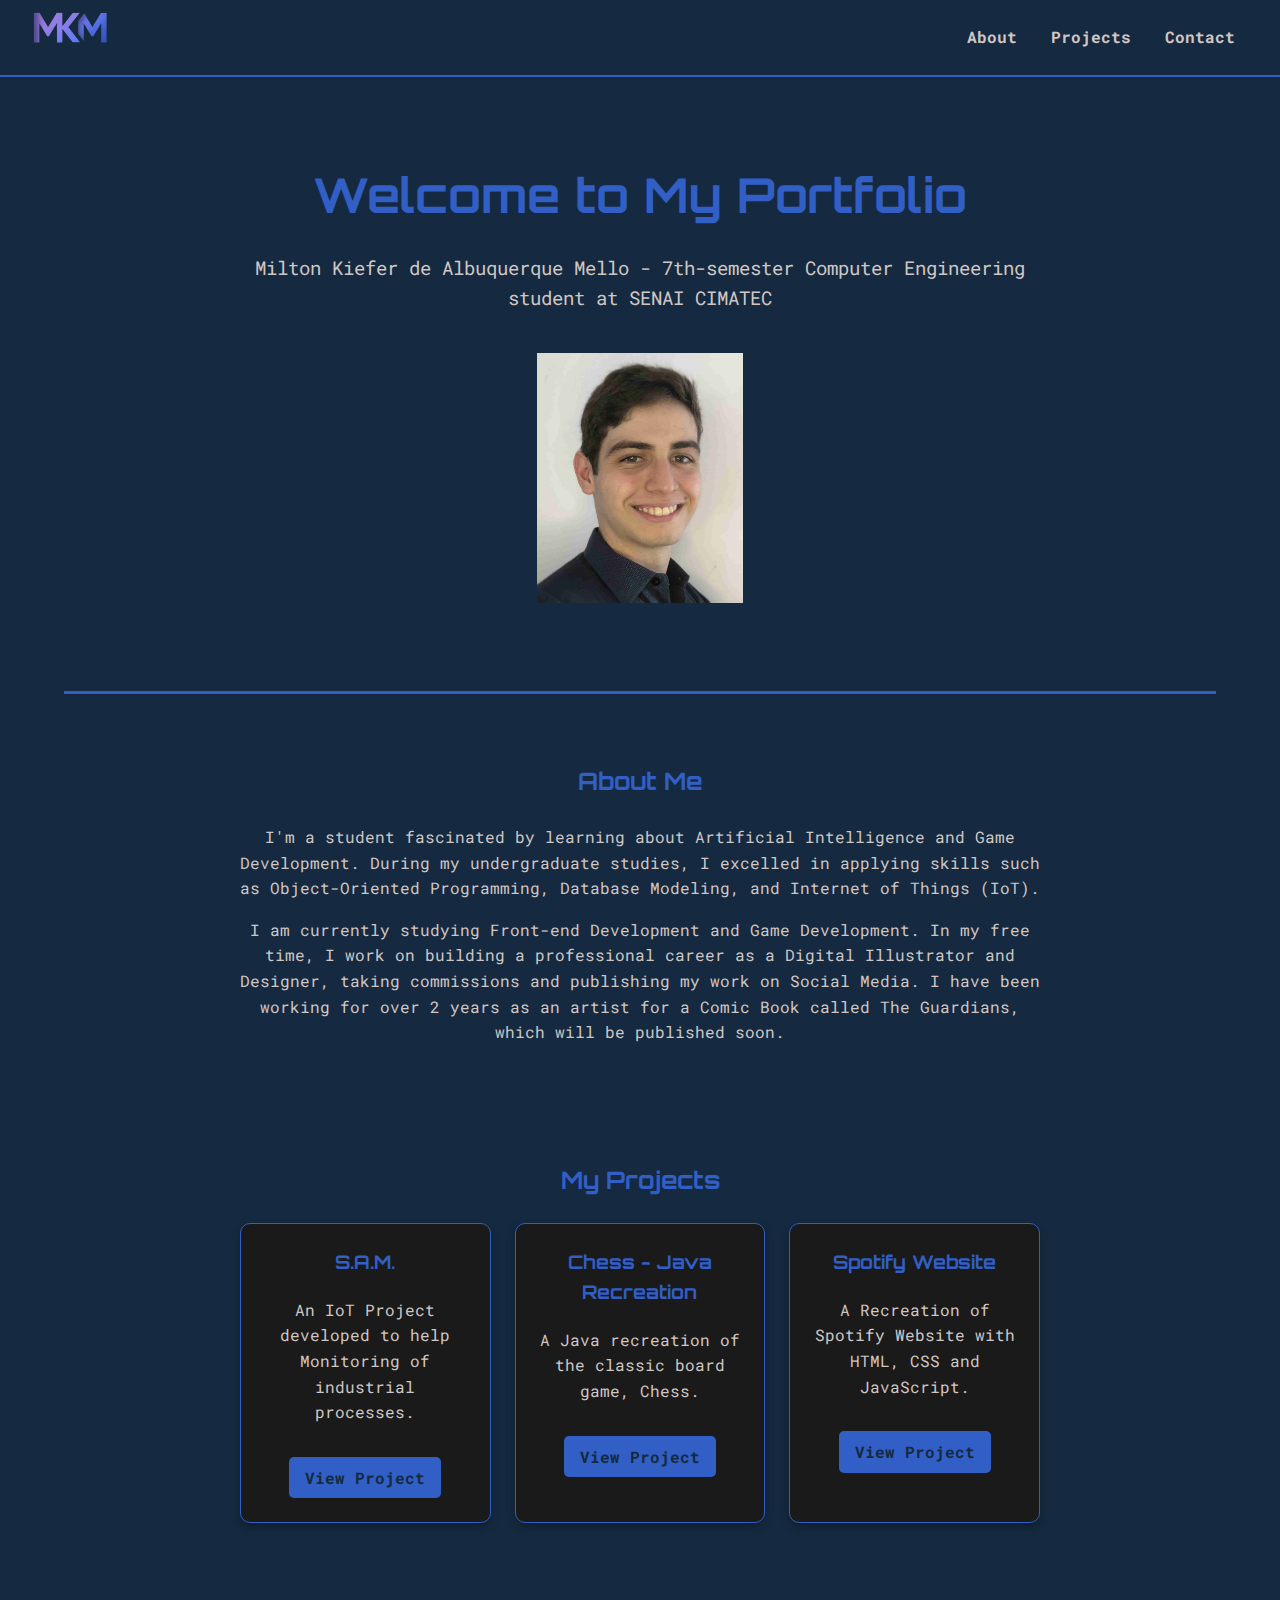
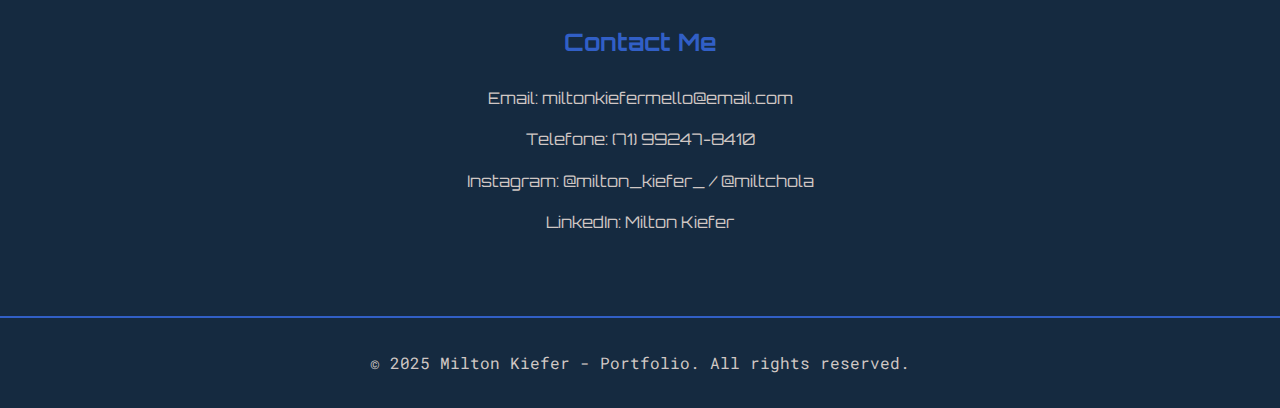
==== index.html @ 6da584c1 "Add files via upload" ====
<!DOCTYPE html>
<html lang="en">
<head>
    <meta charset="UTF-8">
    <meta name="viewport" content="width=device-width, initial-scale=1.0">

    <link rel="icon" href="./assets/logo MKM quadrado.png" type="image/png">
    <title>Milton Kiefer - Portfolio</title>
    <link rel="stylesheet" href="./styles/styles.css">
    <link href="https://fonts.googleapis.com/css2?family=Orbitron:wght@400;700&family=Roboto+Mono:wght@400;700&display=swap" rel="stylesheet">
</head>
<body>
    <!-- Header with Navigation -->
    <header>
        <div>
            <img class="logo-MKM" src="./assets/logo MKM.png" alt="Logo MKM">
        </div>
        <nav>
            <ul>
                <li><a href="#about">About</a></li>
                <li><a href="#projects">Projects</a></li>
                <li><a href="#contact">Contact</a></li>
            </ul>
        </nav>
    </header>

    <!-- Introdução -->
    <section class="hero">
        <div>
            <h1>Welcome to My Portfolio</h1>
            <p>
                Milton Kiefer de Albuquerque Mello - 7th-semester Computer Engineering
                student at SENAI CIMATEC
            </p>
        </div>
        <div>
            <img class="imagem-milton" src="./assets/Milton foto curriculo.jpg" alt="Milton Foto">
        </div>
        
    </section>

    <hr>

    <!-- About Me Section -->
    <section id="about">
        <h2>About Me</h2>
        <p class="about-text">
            I'm a student fascinated by learning about Artificial Intelligence and Game Development.
            During my undergraduate studies, I excelled in applying skills such as Object-Oriented
            Programming, Database Modeling, and Internet of Things (IoT).
        </p>
        <p class="about-text">
            I am currently studying Front-end Development and Game Development. In my free time,
            I work on building a professional career as a Digital Illustrator and Designer, taking
            commissions and publishing my work on Social Media. I have been working for over 2 years
            as an artist for a Comic Book called The Guardians, which will be published soon.
        </p>
    </section>

    <!-- Projects Section -->
    <section id="projects">
        <h2>My Projects</h2>
        <div class="projects-grid">
            <div class="project">
                <h3>S.A.M.</h3>
                <p>
                    An IoT Project developed to help Monitoring of industrial processes.
                </p>
                <a href="sam.html" class="project-link">View Project</a>
            </div>
            <div class="project">
                <h3>Chess - Java Recreation</h3>
                <p>
                    A Java recreation of the classic board game, Chess.
                </p>
                <a href="chess.html" class="project-link">View Project</a>
            </div>
            <div class="project">
                <h3>Spotify Website</h3>
                <p>A Recreation of Spotify Website with HTML, CSS and JavaScript.</p>
                <a href="spotify.html" class="project-link">View Project</a>
            </div>
        </div>
    </section>

    <!-- Contact Section -->
    <section id="contact">
        <h2>Contact Me</h2>
        <div class="contact-me">
            <p>Email: miltonkiefermello@email.com</p>
            <p>Telefone: (71) 99247-8410</p>
            <p>Instagram: @milton_kiefer_ / @miltchola</p>
            <p>LinkedIn: Milton Kiefer</p>
        </div>
        <!-- 
        <form id="contact-form">
            <input type="text" placeholder="Your Name" required>
            <input type="email" placeholder="Your Email" required>
            <textarea placeholder="Your Message" required></textarea>
            <button type="submit">Send</button>
        </form>
        -->
    </section>

    <!-- Footer -->
    <footer>
        <p>&copy; 2025 Milton Kiefer - Portfolio. All rights reserved.</p>
    </footer>

    <!-- JavaScript for Smooth Scrolling -->
    <script src="script.js"></script>
</body>
</html>
---- styles/styles.css ----
/* Estilização */

/* HEADER */
header {
    background: #152A40;
    color: #D0C7C4; 
    padding: 1rem 0;
    text-align: center;
    display: flex;
    justify-content: space-between;
    padding: 8px 30px;
    border-bottom: 2px solid #315FC6; 
}

.logo-MKM {
    height: 40px;
    width: auto;
}

header nav ul {
    list-style: none;
    padding: 0;
}

header nav ul li {
    display: inline;
    margin: 0 15px;
}

header nav ul li a {
    color: #D0C7C4; 
    text-decoration: none;
    font-weight: bold;
    font-family: 'Roboto Mono', monospace;
    transition: color 0.3s ease;
}

header nav ul li a:hover {
    color: #315FC6; /* Brilha quando passa o mouse */
}

/* BODY */

body {
    font-family: 'Orbitron', sans-serif;
    margin: 0;
    padding: 0;
    line-height: 1.6;
    color: #D0C7C4; 
    background-color: #152A40; 
}

.hero {
    background: #152A40; 
    color: #D0C7C4;
    padding: 4rem 2rem;
    text-align: center;
}

.hero h1 {
    margin: 0;
    font-size: 3rem;
    font-family: 'Orbitron', sans-serif;
    color: #315FC6;
}

.hero p {
    font-size: 1.2rem;
    font-family: 'Roboto Mono', monospace;
}

.imagem-milton {
    margin-top: 20px;
    height: 250px;
    width: auto;
}

.imagem-projeto {
    margin-top: 20px;
    height: 400px;
    width: auto;
}

hr {
    width: 90vw;
    height: 3px;
    color: #315FC6;
    background-color: #315FC6;
    border: none;
}

section {
    padding: 2rem;
    margin: 1rem auto;
    max-width: 800px;
}

.about-text {
    font-family: 'Roboto Mono', monospace;
    text-align: center;
    display: flex;
    justify-content: space-evenly;
}

h2 {
    text-align: center;
    margin-bottom: 1.5rem;
    color: #315FC6; /* Bright blue for section headings */
    font-family: 'Orbitron', sans-serif;
}

.projects-grid {
    display: grid;
    grid-template-columns: repeat(auto-fit, minmax(250px, 1fr));
    gap: 1.5rem;
}

.project {
    background: #1a1a1a; /* Slightly darker background for contrast */
    padding: 1.5rem;
    border-radius: 10px;
    box-shadow: 0 4px 8px rgba(0, 0, 0, 0.3);
    text-align: center;
    border: 1px solid #315FC6; /* Bright blue border */
}

.project h3 {
    margin-top: 0;
    color: #315FC6; /* Bright blue for project titles */
    font-family: 'Orbitron', sans-serif;
}

.project p {
    color: #D0C7C4; /* Light gray for project descriptions */
    font-family: 'Roboto Mono', monospace;
}

.project-link {
    display: inline-block;
    margin-top: 1rem;
    padding: 0.5rem 1rem;
    background: #315FC6; /* Bright blue */
    color: #152A40; /* Dark blue text */
    text-decoration: none;
    border-radius: 5px;
    font-family: 'Roboto Mono', monospace;
    font-weight: bold;
    transition: background 0.3s ease;
}

.project-link:hover {
    background: #1a3f8f; /* Darker blue on hover */
}

/* CONTATO */

.contact-me {
    text-align: center;
}

#contact-form {
    display: flex;
    flex-direction: column;
    gap: 1rem;
}

#contact-form input, #contact-form textarea {
    padding: 0.5rem;
    border: 1px solid #315FC6; /* Bright blue border */
    border-radius: 5px;
    background: #1a1a1a; /* Dark background for inputs */
    color: #D0C7C4; /* Light gray text */
    font-family: 'Roboto Mono', monospace;
}

#contact-form button {
    padding: 0.5rem;
    background: #315FC6; /* Bright blue */
    color: #152A40; /* Dark blue text */
    border: none;
    border-radius: 5px;
    cursor: pointer;
    font-family: 'Roboto Mono', monospace;
    font-weight: bold;
    transition: background 0.3s ease;
}

#contact-form button:hover {
    background: #1a3f8f; /* Darker blue on hover */
}


/* FOOTER */
footer {
    background: #152A40; /* Dark blue */
    color: #D0C7C4; /* Light gray */
    text-align: center;
    padding: 1rem 0;
    margin-top: 2rem;
    font-family: 'Roboto Mono', monospace;
    border-top: 2px solid #315FC6; /* Bright blue accent */
}
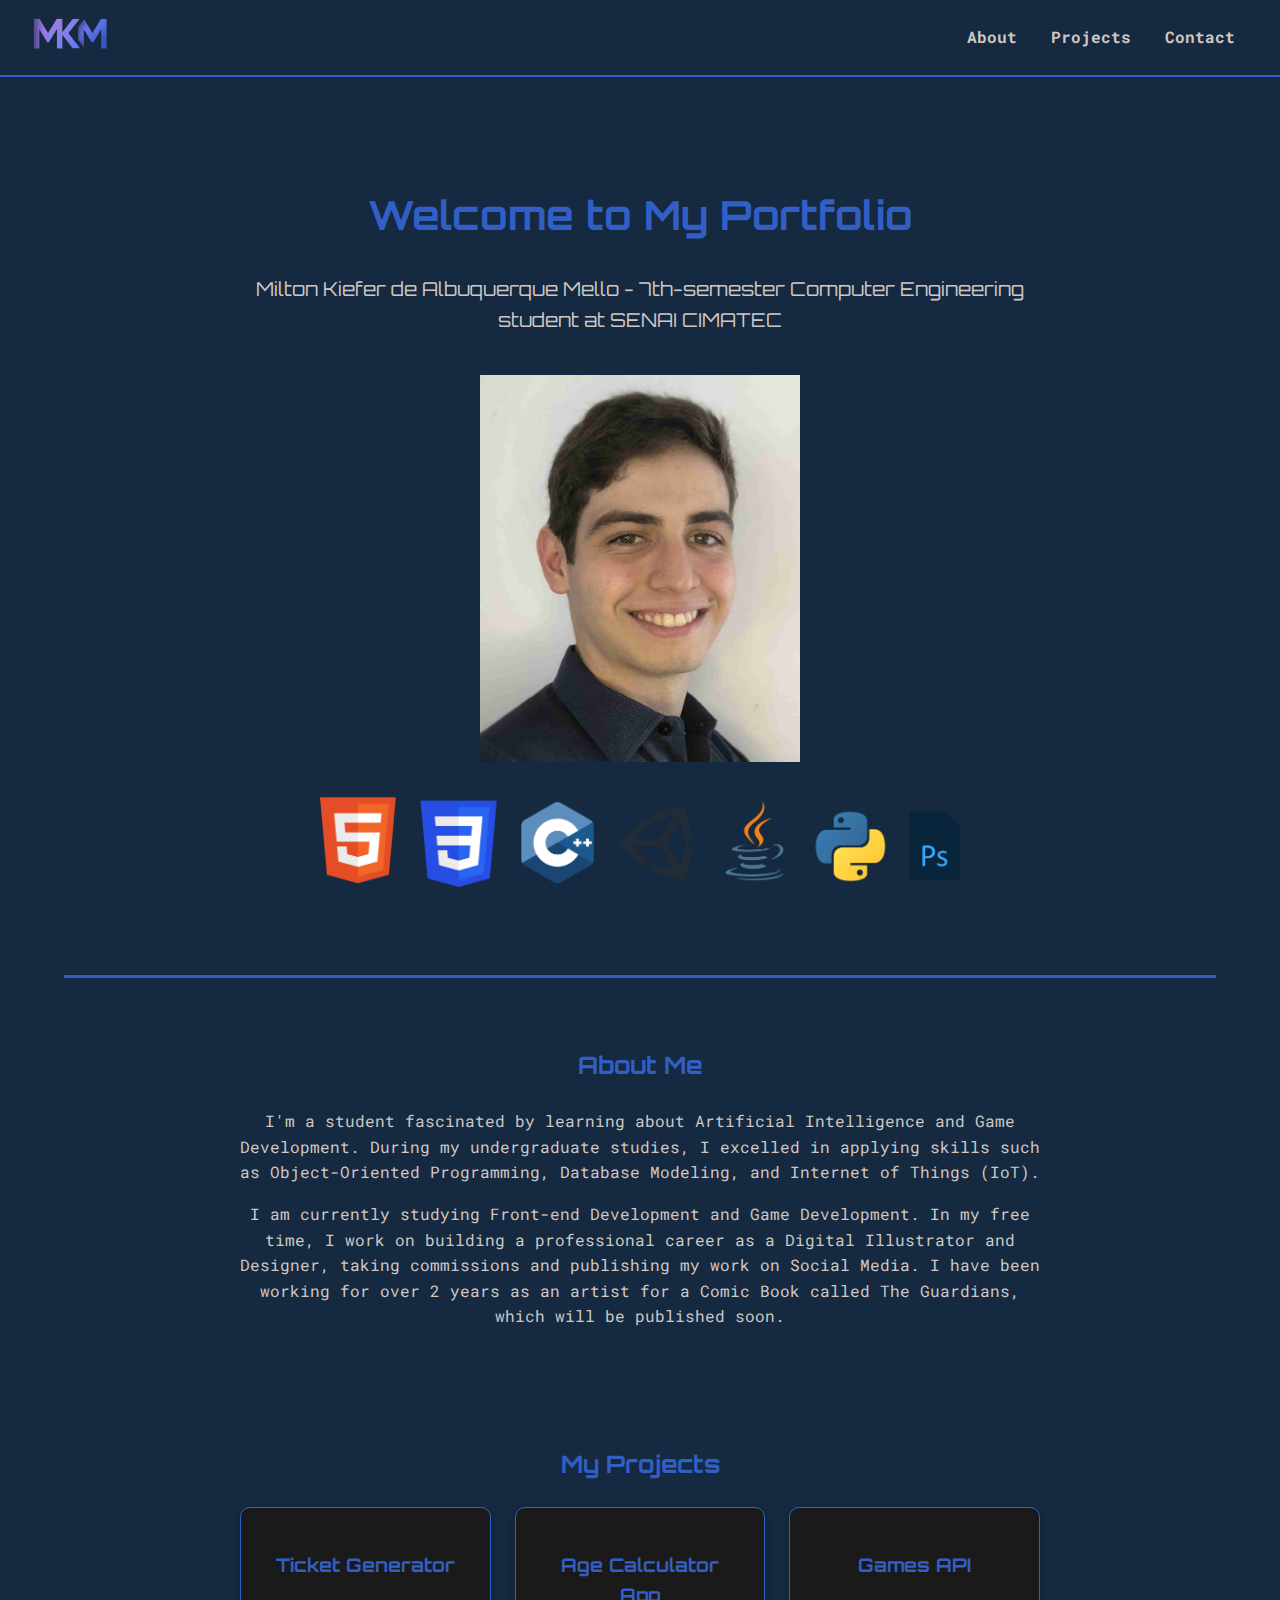
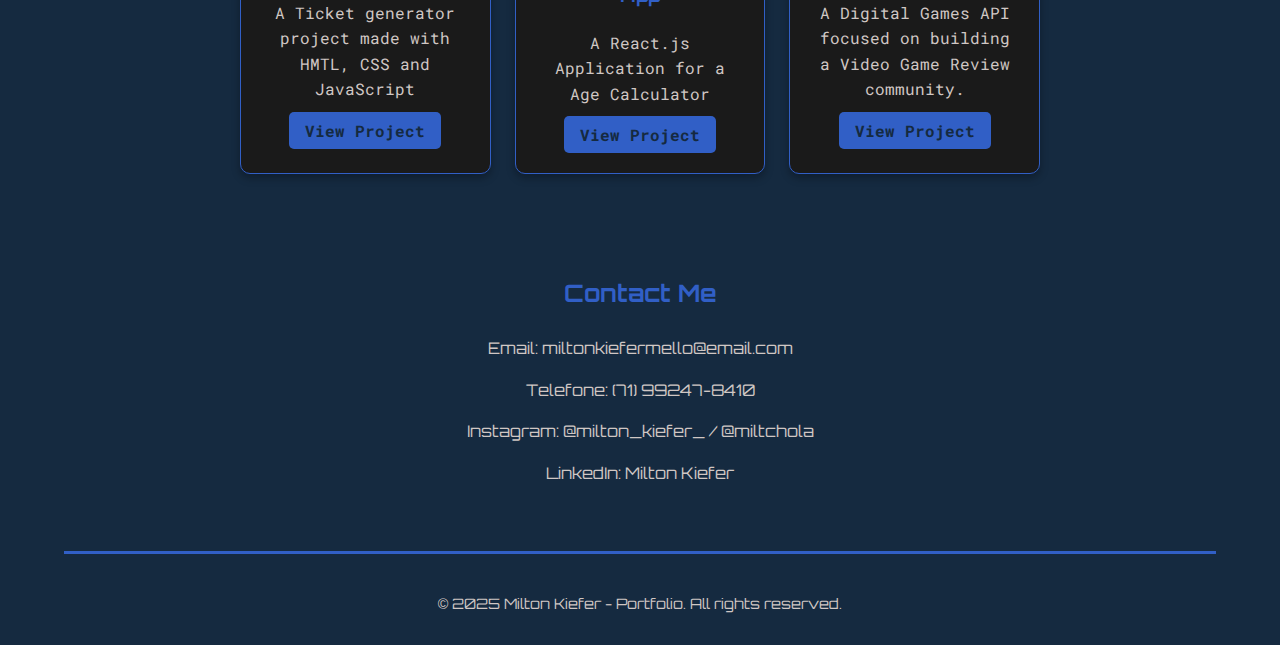
==== commit a161a11b: "Add files via upload" ====
--- a/index.html
+++ b/index.html
@@ -36,6 +36,8 @@
         <div>
             <img class="imagem-milton" src="./assets/Milton foto curriculo.jpg" alt="Milton Foto">
         </div>
+
+        <img src="assets/Tecnologias Logo.png" alt="Frameworks" class="tecnologias">
         
     </section>
 
@@ -57,31 +59,33 @@
         </p>
     </section>
 
-    <!-- Projects Section -->
+
+    <!-- Seção dos Projetos -->
     <section id="projects">
         <h2>My Projects</h2>
         <div class="projects-grid">
             <div class="project">
-                <h3>S.A.M.</h3>
+                <h3>Ticket Generator</h3>
                 <p>
-                    An IoT Project developed to help Monitoring of industrial processes.
+                    A Ticket generator project made with HMTL, CSS and JavaScript
                 </p>
-                <a href="sam.html" class="project-link">View Project</a>
+                <a href="project-1.html" class="project-link">View Project</a>
             </div>
             <div class="project">
-                <h3>Chess - Java Recreation</h3>
+                <h3>Age Calculator App</h3>
                 <p>
-                    A Java recreation of the classic board game, Chess.
+                    A React.js Application for a Age Calculator
                 </p>
-                <a href="chess.html" class="project-link">View Project</a>
+                <a href="project-2.html" class="project-link">View Project</a>
             </div>
             <div class="project">
-                <h3>Spotify Website</h3>
-                <p>A Recreation of Spotify Website with HTML, CSS and JavaScript.</p>
-                <a href="spotify.html" class="project-link">View Project</a>
+                <h3>Games API</h3>
+                <p>A Digital Games API focused on building a Video Game Review community.</p>
+                <a href="project-3.html" class="project-link">View Project</a>
             </div>
         </div>
     </section>
+
 
     <!-- Contact Section -->
     <section id="contact">
@@ -92,15 +96,9 @@
             <p>Instagram: @milton_kiefer_ / @miltchola</p>
             <p>LinkedIn: Milton Kiefer</p>
         </div>
-        <!-- 
-        <form id="contact-form">
-            <input type="text" placeholder="Your Name" required>
-            <input type="email" placeholder="Your Email" required>
-            <textarea placeholder="Your Message" required></textarea>
-            <button type="submit">Send</button>
-        </form>
-        -->
     </section>
+
+    <hr>
 
     <!-- Footer -->
     <footer>
--- a/styles/styles.css
+++ b/styles/styles.css
@@ -1,15 +1,14 @@
-/* Estilização */
-
 /* HEADER */
 header {
     background: #152A40;
-    color: #D0C7C4; 
+    color: #D0C7C4;
     padding: 1rem 0;
     text-align: center;
     display: flex;
     justify-content: space-between;
+    align-items: center;
     padding: 8px 30px;
-    border-bottom: 2px solid #315FC6; 
+    border-bottom: 2px solid #315FC6;
 }
 
 .logo-MKM {
@@ -28,7 +27,7 @@
 }
 
 header nav ul li a {
-    color: #D0C7C4; 
+    color: #D0C7C4;
     text-decoration: none;
     font-weight: bold;
     font-family: 'Roboto Mono', monospace;
@@ -36,55 +35,65 @@
 }
 
 header nav ul li a:hover {
-    color: #315FC6; /* Brilha quando passa o mouse */
+    color: #315FC6;
+}
+
+/* Responsividade do Header */
+@media screen and (max-width: 768px) {
+    header {
+        justify-content: center;
+    }
+    nav {
+        display: none;
+    }
 }
 
 /* BODY */
-
 body {
     font-family: 'Orbitron', sans-serif;
     margin: 0;
     padding: 0;
     line-height: 1.6;
-    color: #D0C7C4; 
-    background-color: #152A40; 
+    color: #D0C7C4;
+    background-color: #152A40;
 }
 
 .hero {
-    background: #152A40; 
-    color: #D0C7C4;
     padding: 4rem 2rem;
     text-align: center;
 }
 
 .hero h1 {
-    margin: 0;
-    font-size: 3rem;
-    font-family: 'Orbitron', sans-serif;
+    font-size: 2.5rem;
     color: #315FC6;
 }
 
 .hero p {
     font-size: 1.2rem;
-    font-family: 'Roboto Mono', monospace;
 }
+
 
 .imagem-milton {
     margin-top: 20px;
-    height: 250px;
-    width: auto;
+    max-width: 40%;
+    height: auto;
+}
+
+.tecnologias {
+    max-width: 80%;
+    margin-top: 28px;
+    height: auto;
 }
 
 .imagem-projeto {
     margin-top: 20px;
-    height: 400px;
-    width: auto;
+    max-width: 100%;
+    height: auto;
 }
 
 hr {
     width: 90vw;
     height: 3px;
-    color: #315FC6;
     background-color: #315FC6;
     border: none;
 }
@@ -93,20 +102,22 @@
     padding: 2rem;
     margin: 1rem auto;
     max-width: 800px;
+    text-align: center;
 }
 
 .about-text {
     font-family: 'Roboto Mono', monospace;
     text-align: center;
     display: flex;
-    justify-content: space-evenly;
+    flex-direction: column;
+    align-items: center;
+    gap: 10px;
 }
 
 h2 {
-    text-align: center;
+    color: #315FC6;
+    font-family: 'Orbitron', sans-serif;
     margin-bottom: 1.5rem;
-    color: #315FC6; /* Bright blue for section headings */
-    font-family: 'Orbitron', sans-serif;
 }
 
 .projects-grid {
@@ -116,31 +127,29 @@
 }
 
 .project {
-    background: #1a1a1a; /* Slightly darker background for contrast */
+    background: #1a1a1a;
     padding: 1.5rem;
     border-radius: 10px;
     box-shadow: 0 4px 8px rgba(0, 0, 0, 0.3);
     text-align: center;
-    border: 1px solid #315FC6; /* Bright blue border */
+    border: 1px solid #315FC6;
 }
 
 .project h3 {
-    margin-top: 0;
-    color: #315FC6; /* Bright blue for project titles */
+    color: #315FC6;
     font-family: 'Orbitron', sans-serif;
 }
 
 .project p {
-    color: #D0C7C4; /* Light gray for project descriptions */
+    color: #D0C7C4;
     font-family: 'Roboto Mono', monospace;
 }
 
-.project-link {
-    display: inline-block;
-    margin-top: 1rem;
+.project-link, .view-project {
+    margin-top: 1.4rem;
     padding: 0.5rem 1rem;
-    background: #315FC6; /* Bright blue */
-    color: #152A40; /* Dark blue text */
+    background: #315FC6;
+    color: #152A40;
     text-decoration: none;
     border-radius: 5px;
     font-family: 'Roboto Mono', monospace;
@@ -148,55 +157,20 @@
     transition: background 0.3s ease;
 }
 
-.project-link:hover {
-    background: #1a3f8f; /* Darker blue on hover */
+.project-link:hover, .view-project:hover {
+    background: #1a3f8f;
 }
 
-/* CONTATO */
-
-.contact-me {
-    text-align: center;
+/* Responsividade do About */
+@media screen and (max-width: 600px) {
+    .about-text {
+        text-align: justify;
+    }
 }
-
-#contact-form {
-    display: flex;
-    flex-direction: column;
-    gap: 1rem;
-}
-
-#contact-form input, #contact-form textarea {
-    padding: 0.5rem;
-    border: 1px solid #315FC6; /* Bright blue border */
-    border-radius: 5px;
-    background: #1a1a1a; /* Dark background for inputs */
-    color: #D0C7C4; /* Light gray text */
-    font-family: 'Roboto Mono', monospace;
-}
-
-#contact-form button {
-    padding: 0.5rem;
-    background: #315FC6; /* Bright blue */
-    color: #152A40; /* Dark blue text */
-    border: none;
-    border-radius: 5px;
-    cursor: pointer;
-    font-family: 'Roboto Mono', monospace;
-    font-weight: bold;
-    transition: background 0.3s ease;
-}
-
-#contact-form button:hover {
-    background: #1a3f8f; /* Darker blue on hover */
-}
-
 
 /* FOOTER */
 footer {
-    background: #152A40; /* Dark blue */
-    color: #D0C7C4; /* Light gray */
     text-align: center;
     padding: 1rem 0;
-    margin-top: 2rem;
-    font-family: 'Roboto Mono', monospace;
-    border-top: 2px solid #315FC6; /* Bright blue accent */
-}+    font-size: 0.9rem;
+}
